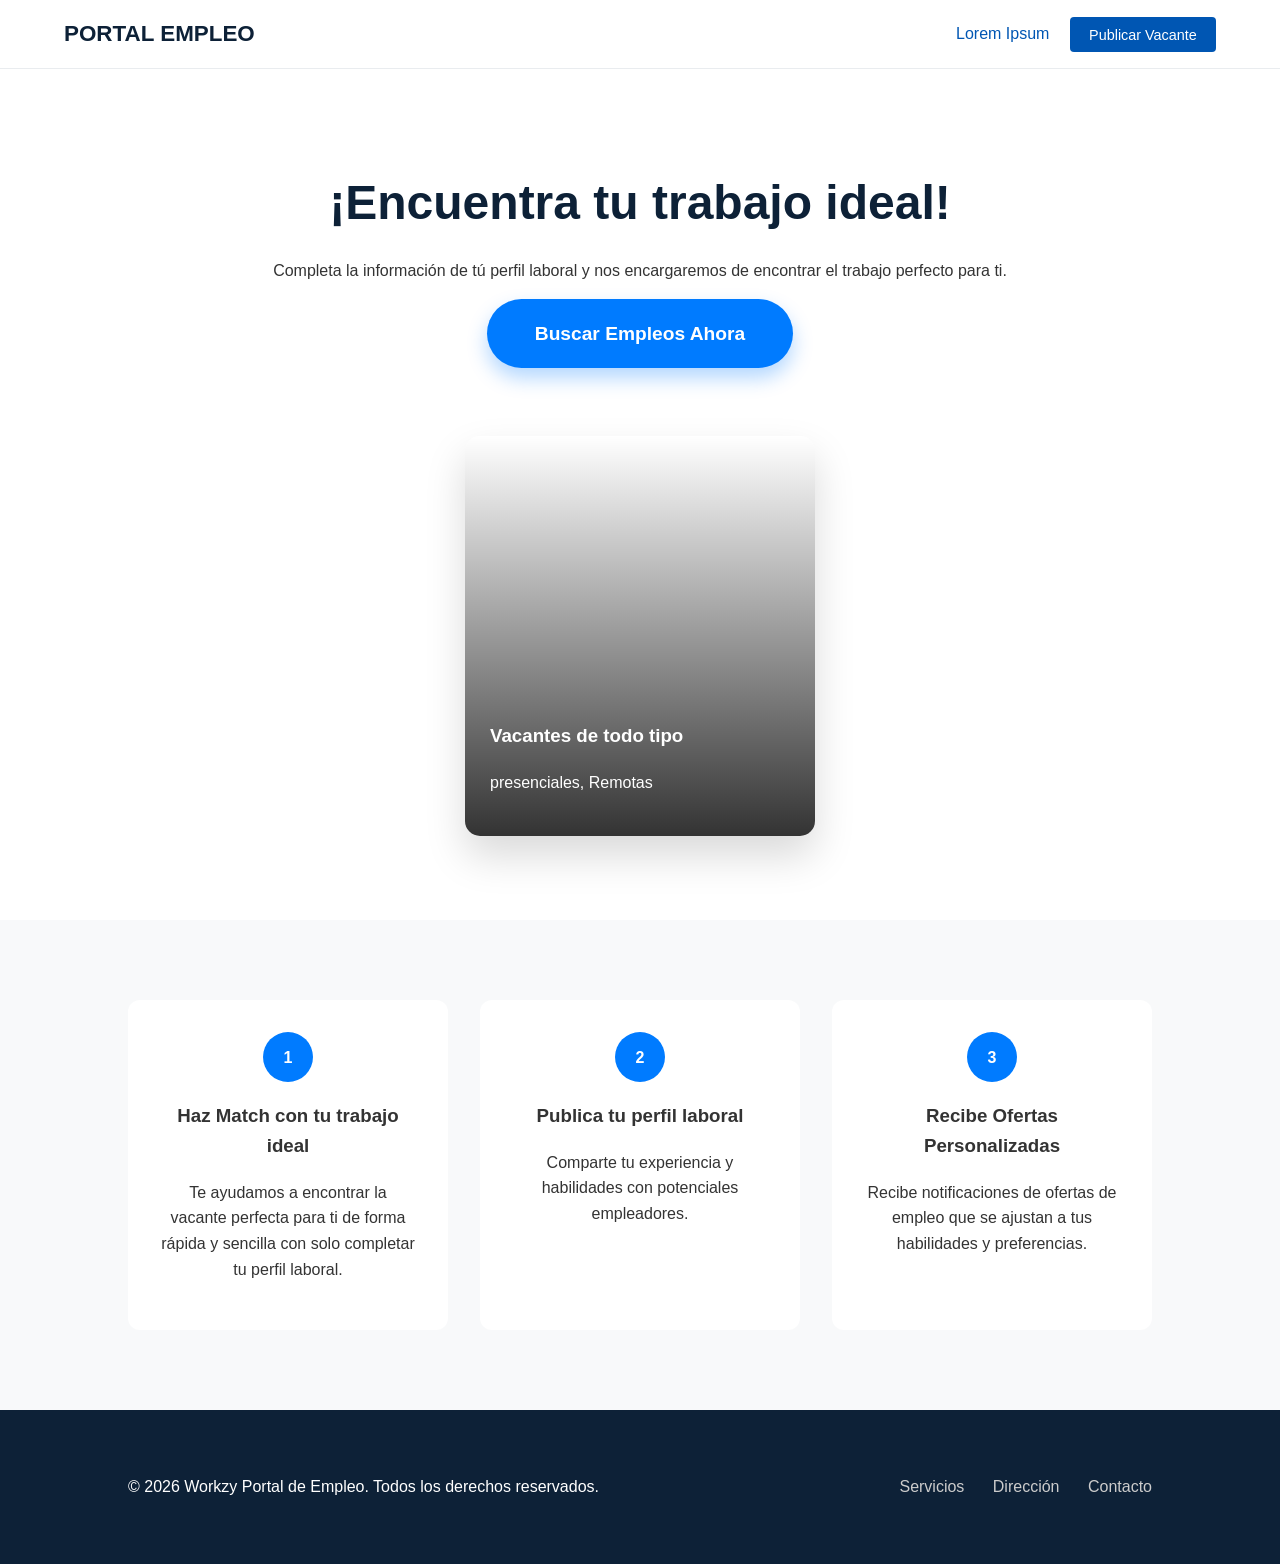
==== vistaPrincipal.html @ 8b45933f "formulario para perfil de usuario" ====
<!DOCTYPE html>
<html lang="es">
<head>
    <meta charset="UTF-8">
    <meta name="viewport" content="width=device-width, initial-scale=1.0">
    <title>WorkzyPortal de Empleo - Tu Próximo Paso</title>
    <link rel="stylesheet" href="vistaPrincipal.css">
</head>
<body>

    <header class="navbar">
        <div class="logo">PORTAL EMPLEO</div>
        <nav>
            <a href="#" class="btn-secondary">Lorem Ipsum</a>
            <a href="#" class="btn-primary">Publicar Vacante</a>
        </nav>
    </header>

    <main class="hero">
        <h1>¡Encuentra tu trabajo ideal!</h1>
        <p>Completa la información de tú perfil laboral y nos encargaremos de encontrar el trabajo perfecto para ti.</p>
        
        <a href="#" class="btn-main-action">Buscar Empleos Ahora</a>

        <div class="gallery-container">
            <div class="card side-card-2 img-1"></div>
            <div class="card side-card-1 img-2"></div>
            
            <div class="card main-card img-3">
                <div class="card-content">
                    <h3>Vacantes de todo tipo</h3>
                    <p>presenciales, Remotas</p>
                </div>
            </div>
            
            <div class="card side-card-1 img-4"></div>
            <div class="card side-card-2 img-5"></div>
        </div>
    </main>

    <section class="features">
        <div class="features-grid">
            <div class="feature-item">
                <div class="icon">1</div>
                <h3>Haz Match con tu trabajo ideal</h3>
                <p>Te ayudamos a encontrar la vacante perfecta para ti de forma rápida y sencilla
                    con solo completar tu perfil laboral.
                </p>
            </div>
            <div class="feature-item">
                <div class="icon">2</div>
                <h3>Publica tu perfil laboral</h3>
                <p>Comparte tu experiencia y habilidades con potenciales empleadores.</p>
            </div>
            <div class="feature-item">
                <div class="icon">3</div>
                <h3>Recibe Ofertas Personalizadas</h3>
                <p>Recibe notificaciones de ofertas de empleo que se ajustan a tus habilidades y preferencias.</p>
            </div>
        </div>
    </section>

    <footer class="footer">
        <div class="footer-content">
            <p>&copy; 2026 Workzy Portal de Empleo. Todos los derechos reservados.</p>
            <div class="footer-links">
                <a href="#">Servicios</a>
                <a href="#">Dirección</a>
                <a href="#">Contacto</a>
            </div>
        </div>
    </footer>

    <script src="vistaPrincipal.js"></script>
</body>
</html>
---- vistaPrincipal.css ----
/* Variables de color */
:root {
    --white: #ffffff;
    --light-gray: #f8f9fa;
    --medium-gray: #e9ecef;
    --dark-blue: #0d2137;
    --action-blue: #0056b3;
    --highlight-blue: #007bff;
    --text-main: #333333;
}

body {
    font-family: 'Helvetica Neue', Arial, sans-serif;
    margin: 0;
    color: var(--text-main);
    background-color: var(--white);
    line-height: 1.6;
}

/* Header */
.navbar {
    display: flex;
    justify-content: space-between;
    align-items: center;
    padding: 1rem 5%;
    border-bottom: 1px solid var(--medium-gray);
}

.logo {
    font-weight: 800;
    font-size: 1.4rem;
    color: var(--dark-blue);
}

.btn-primary {
    background-color: var(--action-blue);
    color: white;
    padding: 0.6rem 1.2rem;
    border-radius: 4px;
    text-decoration: none;
    font-size: 0.9rem;
}

.btn-secondary {
    color: var(--action-blue);
    margin-right: 1rem;
    text-decoration: none;
}

/* Hero */
.hero {
    padding: 4rem 2rem;
    text-align: center;
}

.hero h1 {
    font-size: 3rem;
    color: var(--dark-blue);
    margin-bottom: 1rem;
}

/* BOTÓN QUE MÁS RESALTA */
.btn-main-action {
    display: inline-block;
    background-color: var(--highlight-blue);
    color: white;
    padding: 1.2rem 3rem;
    font-size: 1.2rem;
    font-weight: bold;
    text-decoration: none;
    border-radius: 50px;
    box-shadow: 0 10px 20px rgba(0, 123, 255, 0.3);
    transition: all 0.3s ease;
    margin-bottom: 3rem;
}

.btn-main-action:hover {
    transform: translateY(-3px);
    box-shadow: 0 15px 25px rgba(0, 123, 255, 0.4);
    background-color: var(--action-blue);
}

/* Galería */
.gallery-container {
    display: flex;
    justify-content: center;
    align-items: center;
    gap: 12px;
    padding: 20px;
}

.card {
    border-radius: 15px;
    background-size: cover;
    background-position: center;
    transition: transform 0.4s ease;
}

.main-card {
    width: 350px;
    height: 400px;
    z-index: 5;
    position: relative;
    display: flex;
    align-items: flex-end;
    box-shadow: 0 20px 40px rgba(0,0,0,0.15);
}

.main-card::after {
    content: '';
    position: absolute;
    inset: 0;
    background: linear-gradient(transparent, rgba(0,0,0,0.8));
    border-radius: 15px;
}

.card-content {
    position: relative;
    z-index: 6;
    color: white;
    padding: 25px;
    text-align: left;
}

.side-card-1 { width: 180px; height: 320px; opacity: 0.8; }
.side-card-2 { width: 140px; height: 260px; opacity: 0.6; }

.card:hover {
    transform: scale(1.05) translateY(-10px);
    opacity: 1;
}

/* Imágenes de Unsplash (URLs directas) */
.img-1 { background-image: url('https://images.unsplash.com/photo-1497215728101-856f4ea42174?w=400&q=80'); }
.img-2 { background-image: url('https://images.unsplash.com/photo-1554224155-1696413565d3?w=400&q=80'); }
.img-3 { background-image: url('https://images.unsplash.com/photo-1573496359142-b8d87734a5a2?w=600&q=80'); }
.img-4 { background-image: url('https://images.unsplash.com/photo-1522071820081-009f0129c71c?w=400&q=80'); }
.img-5 { background-image: url('https://images.unsplash.com/photo-1507679799987-c73779587ccf?w=400&q=80'); }

/* Features */
.features {
    background-color: var(--light-gray);
    padding: 5rem 10%;
}

.features-grid {
    display: grid;
    grid-template-columns: repeat(auto-fit, minmax(250px, 1fr));
    gap: 2rem;
}

.feature-item {
    background: white;
    padding: 2rem;
    border-radius: 12px;
    text-align: center;
}

.icon {
    width: 50px;
    height: 50px;
    background: var(--highlight-blue);
    color: white;
    border-radius: 50%;
    display: flex;
    align-items: center;
    justify-content: center;
    margin: 0 auto 1rem;
    font-weight: bold;
}

/* Footer */
.footer {
    background: var(--dark-blue);
    color: white;
    padding: 3rem 10%;
}

.footer-content {
    display: flex;
    justify-content: space-between;
    align-items: center;
}

.footer-links a {
    color: #ccc;
    text-decoration: none;
    margin-left: 1.5rem;
}
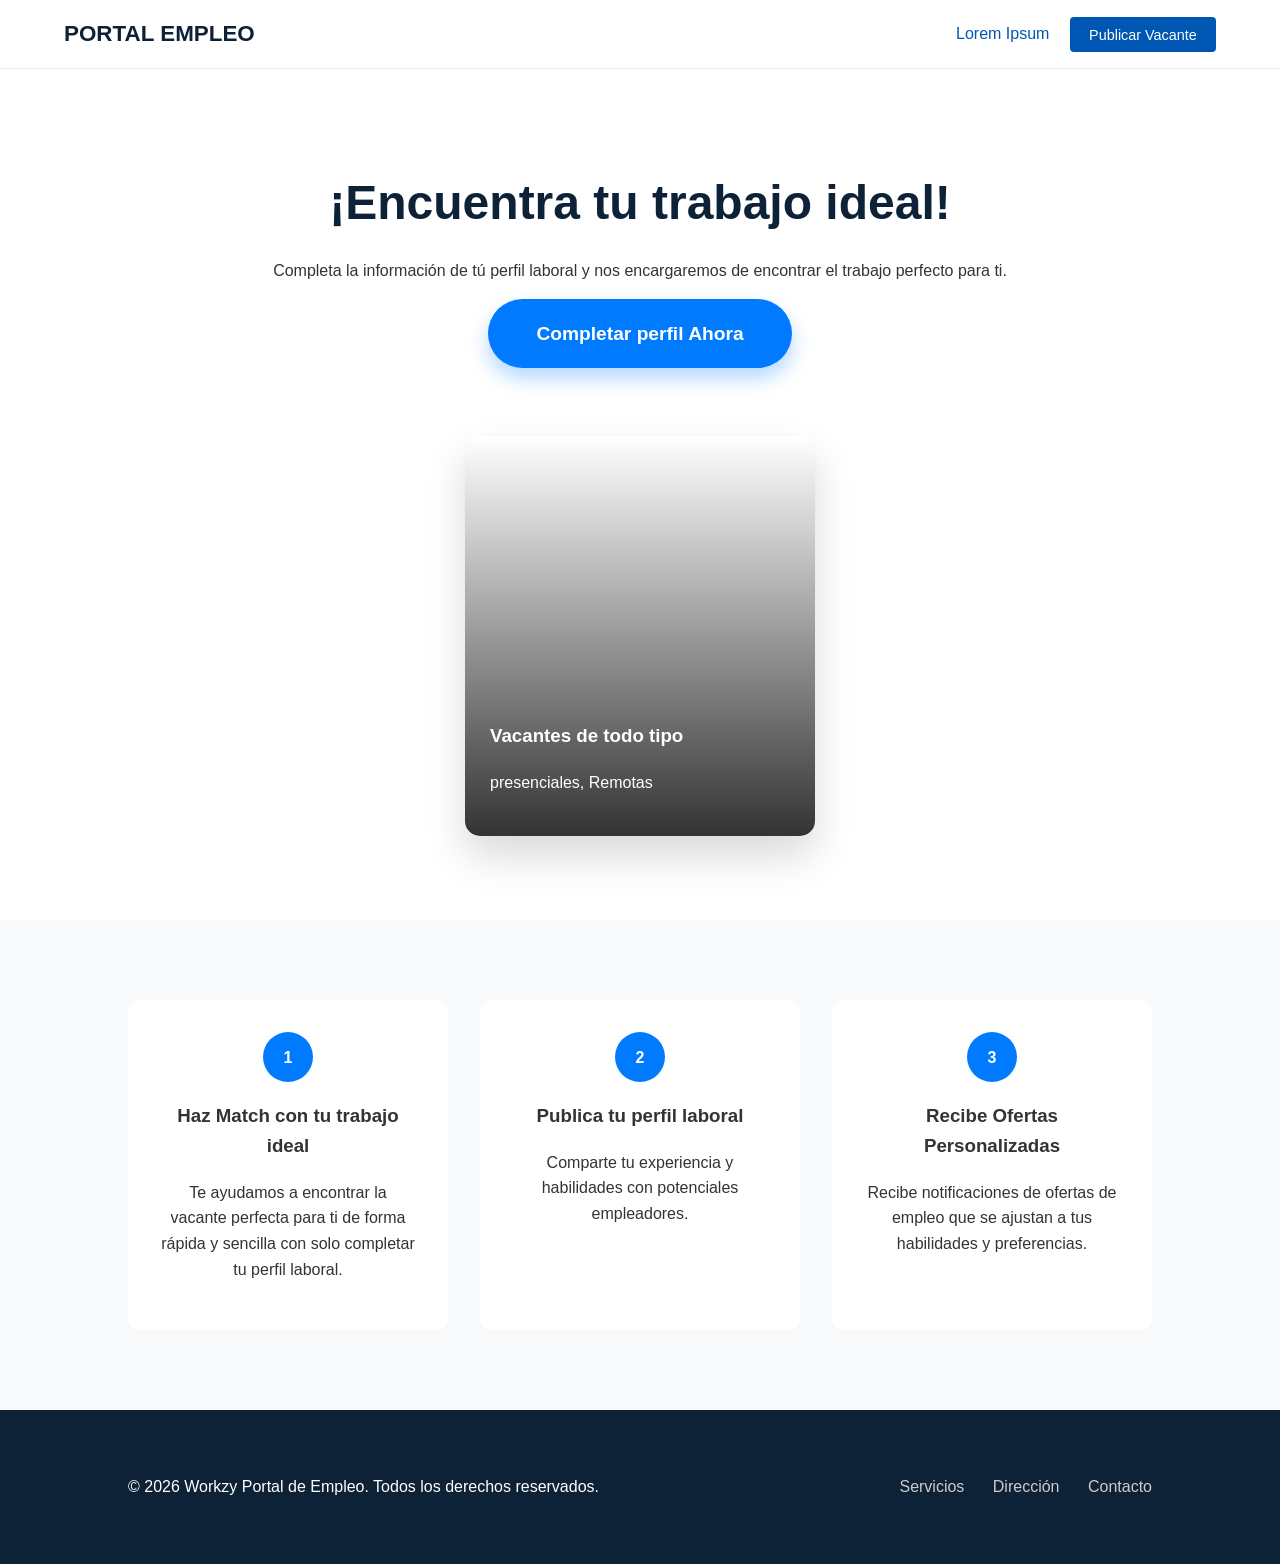
==== commit a99a91a4: "guardando cambios antes de integrar ramas" ====
--- a/vistaPrincipal.html
+++ b/vistaPrincipal.html
@@ -20,7 +20,7 @@
         <h1>¡Encuentra tu trabajo ideal!</h1>
         <p>Completa la información de tú perfil laboral y nos encargaremos de encontrar el trabajo perfecto para ti.</p>
         
-        <a href="#" class="btn-main-action">Buscar Empleos Ahora</a>
+        <a href="perfil.html" class="btn-main-action">Completar perfil Ahora</a>
 
         <div class="gallery-container">
             <div class="card side-card-2 img-1"></div>
